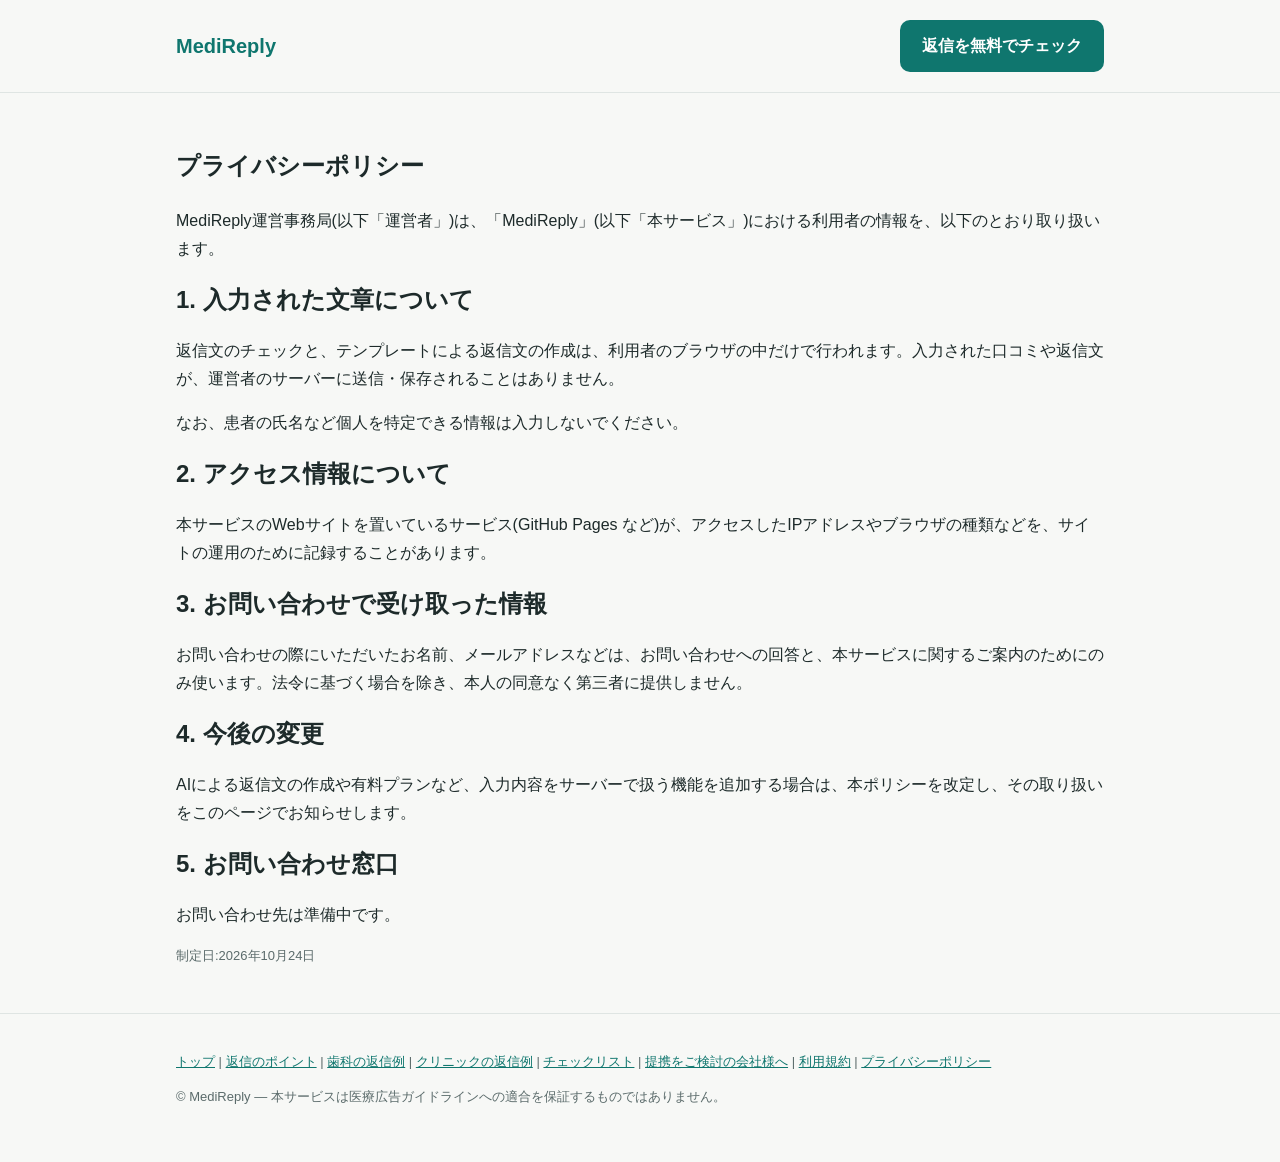
==== privacy.html @ 038d6c78 "MediReply サイトを公開 Co-Authored-By: Claude Opus 5.5 <noreply@anthropic.com>" ====
<!doctype html>
<html lang="ja">
<head>
<meta charset="utf-8">
<meta name="viewport" content="width=device-width, initial-scale=1">
<title>プライバシーポリシー | MediReply</title>
<link rel="stylesheet" href="style.css">
</head>
<body>
<header><div class="wrap"><a class="logo" href="index.html">MediReply</a><a class="btn" href="index.html#tool">返信を無料でチェック</a></div></header>
<main class="wrap">
  <section>
    <h1>プライバシーポリシー</h1>
    <p>MediReply運営事務局(以下「運営者」)は、「MediReply」(以下「本サービス」)における利用者の情報を、以下のとおり取り扱います。</p>

    <h2>1. 入力された文章について</h2>
    <p>返信文のチェックと、テンプレートによる返信文の作成は、利用者のブラウザの中だけで行われます。入力された口コミや返信文が、運営者のサーバーに送信・保存されることはありません。</p>
    <p>なお、患者の氏名など個人を特定できる情報は入力しないでください。</p>

    <h2>2. アクセス情報について</h2>
    <p>本サービスのWebサイトを置いているサービス(GitHub Pages など)が、アクセスしたIPアドレスやブラウザの種類などを、サイトの運用のために記録することがあります。</p>

    <h2>3. お問い合わせで受け取った情報</h2>
    <p>お問い合わせの際にいただいたお名前、メールアドレスなどは、お問い合わせへの回答と、本サービスに関するご案内のためにのみ使います。法令に基づく場合を除き、本人の同意なく第三者に提供しません。</p>

    <h2>4. 今後の変更</h2>
    <p>AIによる返信文の作成や有料プランなど、入力内容をサーバーで扱う機能を追加する場合は、本ポリシーを改定し、その取り扱いをこのページでお知らせします。</p>

    <h2>5. お問い合わせ窓口</h2>
    <p>お問い合わせ先は準備中です。</p>

    <p class="note">制定日:2026年10月24日</p>
  </section>
</main>
<footer><div class="wrap">
  <p><a href="index.html">トップ</a> | <a href="guide.html">返信のポイント</a> | <a href="examples-dental.html">歯科の返信例</a> | <a href="examples-clinic.html">クリニックの返信例</a> | <a href="checklist.html">チェックリスト</a> | <a href="for-partners.html">提携をご検討の会社様へ</a> | <a href="terms.html">利用規約</a> | <a href="privacy.html">プライバシーポリシー</a></p>
  <p>© MediReply — 本サービスは医療広告ガイドラインへの適合を保証するものではありません。</p>
</div></footer>
</body>
</html>
---- style.css ----
:root{--bg:#f7f8f6;--card:#fff;--ink:#1d2a2a;--sub:#5b6b6b;--line:#dfe5e3;--brand:#0f766e;--brand-ink:#fff;--ng:#b42318;--ng-bg:#fdecea;--warn:#8a5a00;--warn-bg:#fff4dc;--ok:#067647;--ok-bg:#e7f6ec}
@media (prefers-color-scheme:dark){:root{--bg:#111716;--card:#18201f;--ink:#e6eeec;--sub:#9fb0ad;--line:#2a3533;--brand:#2dd4bf;--brand-ink:#05201d;--ng:#ff8a80;--ng-bg:#3a1714;--warn:#ffcf70;--warn-bg:#352a10;--ok:#6ee7a8;--ok-bg:#10301f}}
*{box-sizing:border-box}
body{margin:0;background:var(--bg);color:var(--ink);font-family:"Hiragino Sans","Noto Sans JP","Yu Gothic UI",sans-serif;line-height:1.75}
a{color:var(--brand)}
.wrap{max-width:960px;margin:0 auto;padding:0 16px}
header{padding:20px 0;border-bottom:1px solid var(--line)}
header .wrap{display:flex;justify-content:space-between;align-items:center;gap:12px}
.logo{font-weight:800;font-size:20px;color:var(--brand);text-decoration:none}
.hero{padding:56px 0 32px}
.hero h1{font-size:clamp(26px,4.5vw,40px);line-height:1.35;margin:0 0 16px}
.hero p{color:var(--sub);font-size:17px;max-width:640px}
.btn{display:inline-block;background:var(--brand);color:var(--brand-ink);border:0;border-radius:10px;padding:12px 22px;font-size:16px;font-weight:700;cursor:pointer;text-decoration:none}
.btn:disabled{opacity:.6;cursor:wait}
section{padding:32px 0}
h2{font-size:24px;margin:0 0 16px}
.grid{display:grid;gap:16px;grid-template-columns:repeat(auto-fit,minmax(240px,1fr))}
.card{background:var(--card);border:1px solid var(--line);border-radius:14px;padding:20px}
.card h3{margin:0 0 8px;font-size:17px}
.card p{margin:0;color:var(--sub)}
.tabs{display:flex;gap:8px;margin-bottom:12px;flex-wrap:wrap}
.tab{background:transparent;border:1px solid var(--line);color:var(--ink);border-radius:999px;padding:6px 16px;cursor:pointer;font-size:15px}
.tab[aria-selected=true]{background:var(--brand);color:var(--brand-ink);border-color:var(--brand)}
label{display:block;font-weight:700;margin:12px 0 4px}
textarea,input,select{width:100%;font:inherit;color:var(--ink);background:var(--bg);border:1px solid var(--line);border-radius:10px;padding:10px}
textarea{min-height:120px;resize:vertical}
.row{display:grid;gap:12px;grid-template-columns:1fr 1fr}
@media (max-width:560px){.row{grid-template-columns:1fr}}
.result{margin-top:16px}
.status{border-radius:10px;padding:10px 14px;font-weight:700;margin-bottom:10px}
.status.ok{background:var(--ok-bg);color:var(--ok)}
.status.ng{background:var(--ng-bg);color:var(--ng)}
.reply{white-space:pre-wrap;background:var(--bg);border:1px solid var(--line);border-radius:10px;padding:12px}
mark.ng{background:var(--ng-bg);color:var(--ng);font-weight:700;border-radius:4px;padding:0 2px}
mark.warn{background:var(--warn-bg);color:var(--warn);font-weight:700;border-radius:4px;padding:0 2px}
.finding{border-left:4px solid var(--ng);padding:6px 12px;margin:8px 0;background:var(--card)}
.finding.warn{border-color:var(--warn)}
.finding small{color:var(--sub)}
.price{text-align:center}
.price .yen{font-size:30px;font-weight:800}
.price ul{text-align:left;padding-left:20px;color:var(--sub)}
.note{font-size:13px;color:var(--sub)}
footer{border-top:1px solid var(--line);padding:24px 0 40px;color:var(--sub);font-size:13px}
details{background:var(--card);border:1px solid var(--line);border-radius:12px;padding:12px 16px;margin:8px 0}
summary{font-weight:700;cursor:pointer}
/* 返信例ページ */
.toc{columns:2;padding-left:20px}
@media (max-width:560px){.toc{columns:1}}
.example{margin:24px 0}
.example h2{font-size:20px}
.quote{color:var(--sub);border-left:4px solid var(--line);padding:4px 12px;margin:8px 0}
.pair{display:grid;gap:12px;grid-template-columns:1fr 1fr}
@media (max-width:720px){.pair{grid-template-columns:1fr}}
.pair .label{font-weight:700;margin-bottom:4px}
.pair .bad .label{color:var(--ng)}
.pair .good .label{color:var(--ok)}
.point{margin-top:12px}
.cta{text-align:center}
.hero-lead{color:var(--sub);font-size:17px;margin-top:-16px}
/* チェックリスト */
.checklist label{display:flex;gap:10px;align-items:flex-start;font-weight:400;margin:8px 0}
.checklist input{width:auto;margin-top:6px}
.checklist h2{font-size:18px;margin-top:20px}
.print-only{display:none}
@media print{header,footer,.no-print,.btn{display:none!important}.print-only{display:block}body{background:#fff;color:#000}.card{border:1px solid #999}}
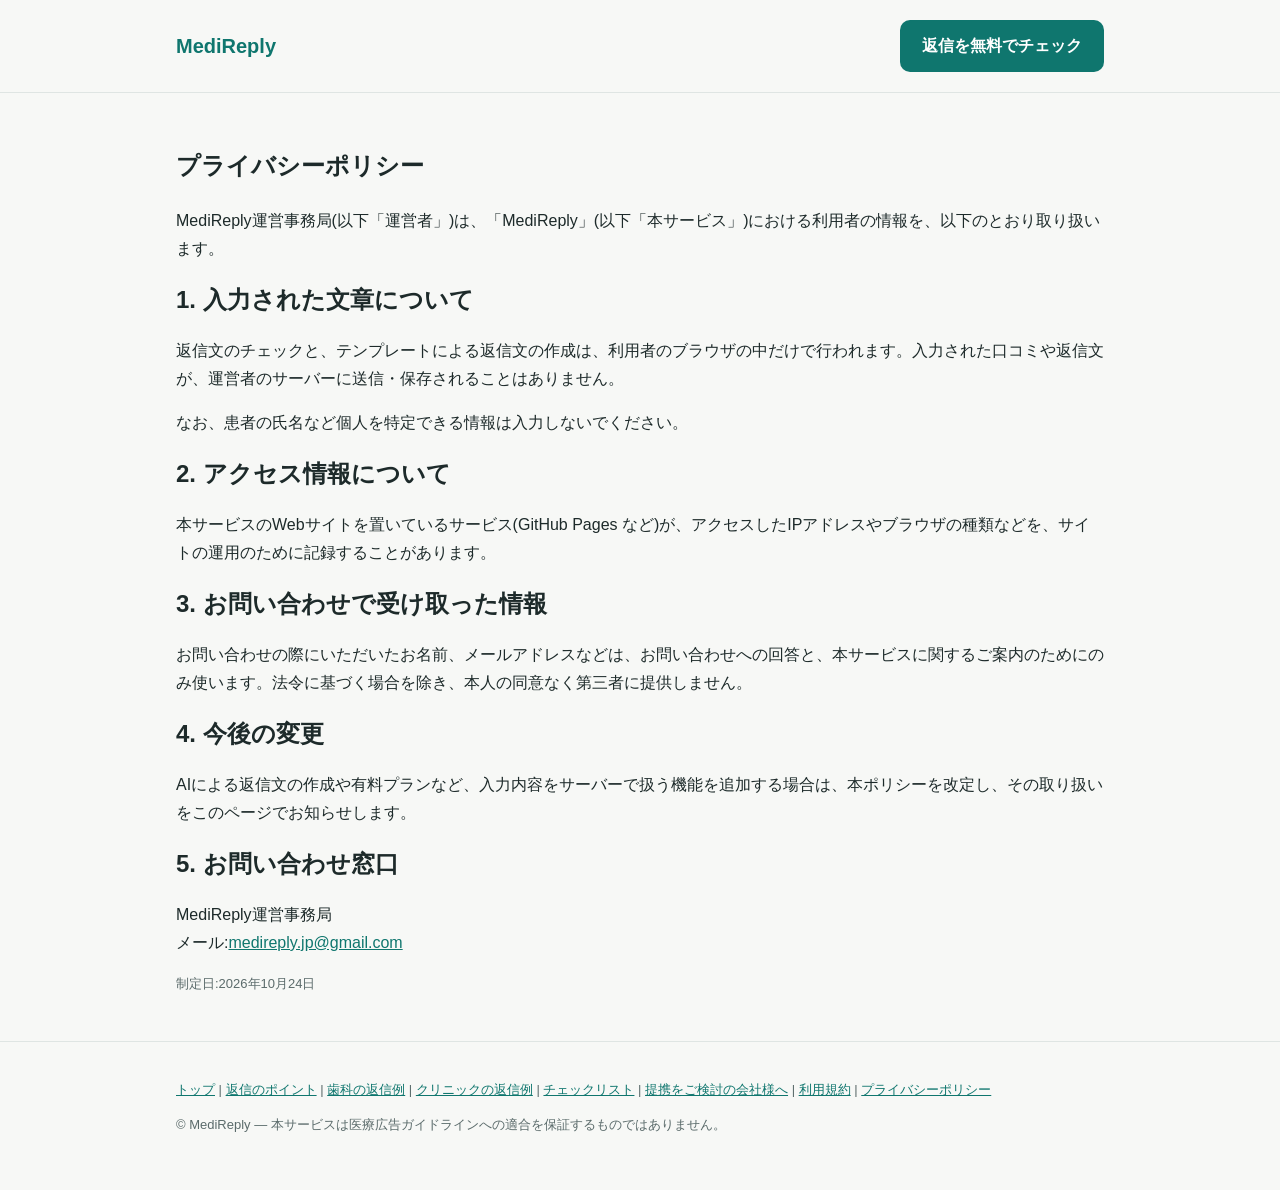
==== commit ef9e928f: "問い合わせ先のメールアドレスを追加 Co-Authored-By: Claude Opus 5.5 <noreply@anthropic.com>" ====
--- a/privacy.html
+++ b/privacy.html
@@ -27,7 +27,7 @@
     <p>AIによる返信文の作成や有料プランなど、入力内容をサーバーで扱う機能を追加する場合は、本ポリシーを改定し、その取り扱いをこのページでお知らせします。</p>
 
     <h2>5. お問い合わせ窓口</h2>
-    <p>お問い合わせ先は準備中です。</p>
+    <p>MediReply運営事務局<br>メール:<a href="mailto:medireply.jp@gmail.com">medireply.jp@gmail.com</a></p>
 
     <p class="note">制定日:2026年10月24日</p>
   </section>
